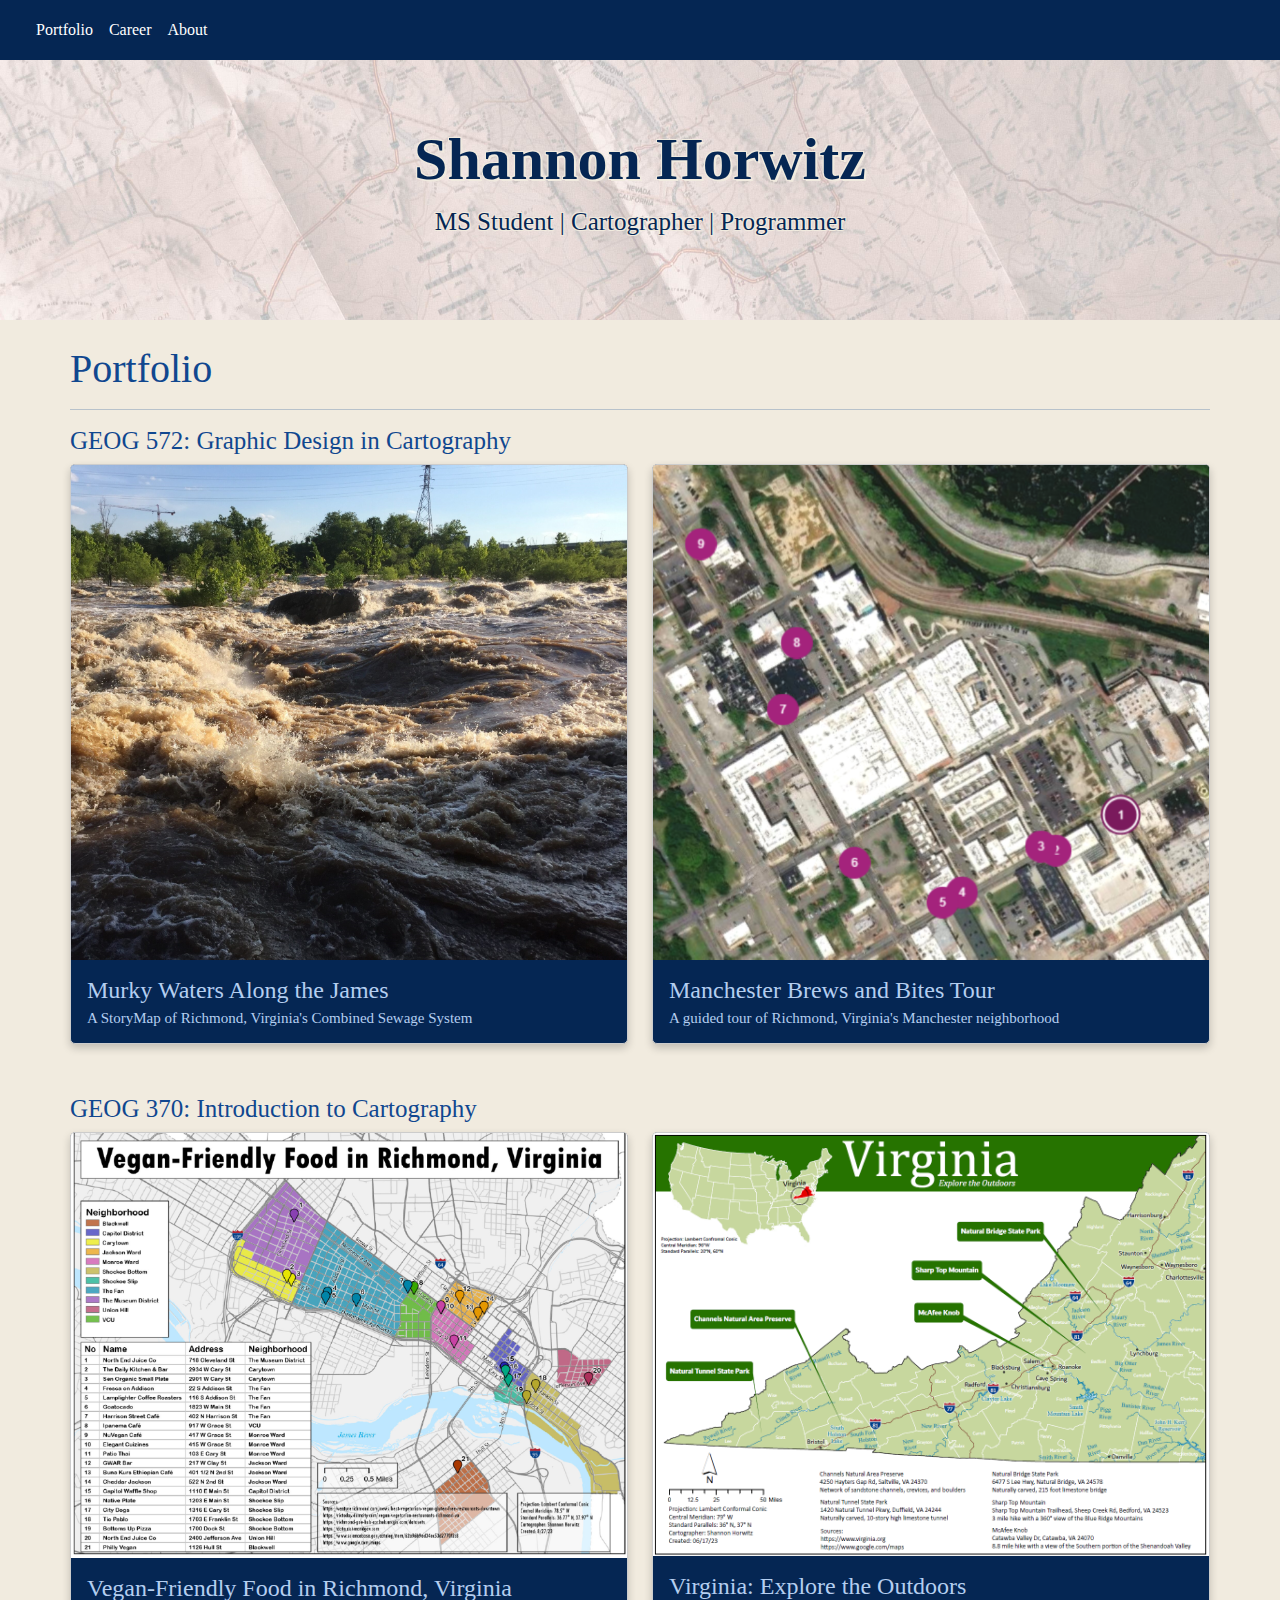
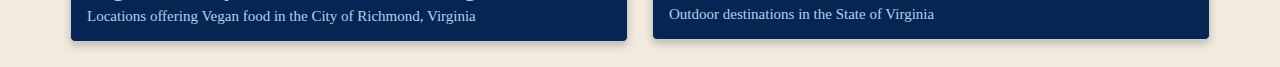
==== index.html @ 755a1197 "Initial commit" ====
<!DOCTYPE html>
<html lang="en">

<head>
    <meta charset="utf-8">
    <meta name="viewport" content="width=device-width, initial-scale=1">
    <meta name="keywords" content="maps, cartography"/>
	<title>Shannon Horwitz Portfolio</title>

    <!--put your Bootstrap stylesheet links below this comment and above style.css-->
    <link rel="stylesheet" href="css/bootstrap.min.css">
    <link rel="stylesheet" href="css/style.css">
</head>

<body>
    <!-- Create the navbar -->
    <nav class="navbar navbar-expand-lg navbar-default">
        <!-- Container inside the navbar header to span the page -->
        <div class="container-fluid">
            <!-- Creates the navbar header -->
            <a class="navbar-brand" href="index.html"></a>
            <!-- This complex script is just for a hamburger button, which will appear on smaller screens -->
            <button class="navbar-toggler" type="button" data-bs-toggle="collapse" data-bs-target="#navbarNav" aria-controls="navbarNav" aria-expanded="false" aria-label="Toggle navigation">
                <svg width="1em" height="1em" viewBox="0 0 16 16" class="bi bi-list" xmlns="http://www.w3.org/2000/svg">
                    <path fill-rule="evenodd" d="M2.5 11.5A.5.5 0 0 1 3 11h10a.5.5 0 0 1 0 1H3a.5.5 0 0 1-.5-.5zm0-4A.5.5 0 0 1 3 7h10a.5.5 0 0 1 0 1H3a.5.5 0 0 1-.5-.5zm0-4A.5.5 0 0 1 3 3h10a.5.5 0 0 1 0 1H3a.5.5 0 0 1-.5-.5z" /></svg>
                <span class="menu"> Menu</span>
            </button>
            <!-- Links to include in navbar -->
            <div class="collapse navbar-collapse" id="navbarNav">
                <!-- Unordered list for links on navbar -->
                <ul class="navbar-nav">
                    <li class="nav-item">
                        <a class="nav-link active" aria-current="page" href="index.html">Portfolio</a>
                    </li>
                    <li class="nav-item">
                        <a class="nav-link" href="career.html">Career</a>
                    </li>
                    <li class="nav-item">
                        <a class="nav-link" href="about.html">About</a>
                    </li>
                </ul>
            </div> <!-- end .navbar-collapse -->
        </div> <!-- end .container-fluid -->
    </nav> <!-- end navigation bar -->  
	
	<div class="jumbotron">
		<div class="container">
            <h1>Shannon Horwitz</h1>
            <p>MS Student | Cartographer | Programmer</p>
        </div>
    </div>
	
    <div class="container">
        <h2>Portfolio</h2>
        <hr>
        <h3>GEOG 572: Graphic Design in Cartography</h3>
        <div class="row">
            <div class="col-md-6">
                <div class="card">
                    <a href="murky.html">
                        <img class="card-img-top" src="assets/17_muddy-james-scaled.png">
                        <!-- <div class="card-img-overlay">
                            <h5 class="card-text">Example</h5>
                        </div> -->
					</a>
                    <div class="card-body">
                        <h4 class="card-title">Murky Waters Along the James</h4>
                        <h5 class="card-subtitle">A StoryMap of Richmond, Virginia's Combined Sewage System</h5>
                        <!-- <a href="murky.html" class="btn btn-outline-dark btn-sm">Explore</a> -->
                    </div>
                </div>
            </div>
            <div class="col-md-6">
                <div class="card">
                    <a href="manchester.html">
                        <img class="card-img-top" src="assets/Manchester.png"></a>
                    <div class="card-body">
                        <h4 class="card-title">Manchester Brews and Bites Tour</h4>
                        <h5 class="card-subtitle">A guided tour of Richmond, Virginia's Manchester neighborhood</h5>
                        <!-- <a href="manchester.html" class="btn btn-outline-dark btn-sm">Explore</a> -->
                    </div>
                </div>
            </div>
        </div>
    </div>

    <div class="container">
        <h3>GEOG 370: Introduction to Cartography</h3>
        <div class="row">
            <div class="col-md-6">
                <div class="card">
                    <a href="assets/Vegan_Friendly_Food.pdf" target="_blank">
                        <img class="card-img-top" src="assets/Vegan.png">
					</a>
                    <div class="card-body">
                        <h4 class="card-title">Vegan-Friendly Food in Richmond, Virginia</h4>
                        <h5 class="card-subtitle">Locations offering Vegan food in the City of Richmond, Virginia</h5>
                        <!-- <a href="assets/Vegan_Friendly_Food.pdf" class="btn btn-outline-dark btn-sm" target="_blank">Explore</a> -->
                    </div>
                </div>
            </div>
            <div class="col-md-6">
                <div class="card">
                    <a href="assets/Virginia_Explore_the_Outdoors.pdf" target="_blank">
                        <img class="card-img-top" src="assets/Virginia.png"></a>
                    <div class="card-body">
                        <h4 class="card-title">Virginia: Explore the Outdoors</h4>
                        <h5 class="card-subtitle">Outdoor destinations in the State of Virginia</h5>
                        <!-- <a href="assets/Virginia_Explore_the_Outdoors.pdf" class="btn btn-outline-dark btn-sm" target="_blank">Explore</a> -->
                    </div>
                </div>
            </div>
        </div>
    </div>

    <!--put your external script links here-->
    <script type="text/javascript" src="lib/jquery-3.5.1.min.js"></script>
    <script type="text/javascript" src="lib/bootstrap.min.js"></script>
</body>

</html>
---- css/style.css ----
/***** NAVBAR *****/

.navbar {
    background-color: #052653;
    border-radius: 0;
}

/* Navbar title */
.navbar-default .navbar-brand {
    color: #b4cef0;
    font-size: px;
    font-weight: bold;
}

/* Navbar hover effects */
.navbar-default .navbar-brand:hover,
.navbar-default .navbar-brand:focus,
.navbar-default .navbar-nav > li > a:hover,
.navbar-default .navbar-nav > li > a:focus {
    color: #2280eb;
    text-decoration: none;
}

/* Navbar links */
.navbar-default .navbar-nav > li > a {
    color: #fff;
    font-size: 16px;
    padding: 10px;
    text-align: right;
}

/* Navbar collapsed styles */
.navbar-toggler {
    color: #052653;
    border-color: #fff;
    background-color: #b4cef0;
    border-radius: 4px;
    border: 1px solid;
    fill: #fff;
    font-size: 16px;
    position: relative;
    margin-right: 10px;
}

.navbar-toggler:hover,
.navbar-toggler:focus {
    background-color: #2280eb;
    color: #f1ebdf;
    fill: #052653;
    border-color: #fff;

}

/*** JUMBOTRON ***/

.jumbotron {
    background-image: url("../assets/pexels-filippo-peisino-2678301.jpg");
    background-repeat: no-repeat;
    background-size: cover;
    text-align: center;
    color: #052653;
    padding: 3%;
    border-radius: 0px;
}

.jumbotron h1 {
    font-size: 80px;
    font-weight: bold;
    text-shadow: 2px 2px 0px   #f1ebdf, -1px -1px 0px   #f1ebdf, 1px -1px 0px   #f1ebdf, -1px 1px 0px   #f1ebdf;
}

.img-responsive{
    width:100%;
}

/*** CARD ***/

.card {
    background-color: #052653;
    border-color: #cccccc;
    border-width: 1px;
    border-radius: 5px;
    box-shadow: 0 4px 8px 0 rgba(0,0,0,0.2);
    width: 100%;
    font-size: x-small;
    color:#b4cef0
}

.card:hover {
    border-color: #2280eb;
    border-width: 2px;
}



/* .btn-outline-dark {color:#052653; background-color: #b4cef0;}
.btn-outline-dark:hover{background-color: #2280eb;} */

/*** Basic Text Styles ***/

/* #about-world {
    max-width: 100%;
} */

.resume h3 {
    font-weight: bold;
}


hr {
    border-color: #f1ebdf;
    border-width: 2px;
}

p {
    font-size: 25px;
    font-style: bold;
    /* text-shadow: 1px 2px 20px #f1ebdf; */
    text-shadow: 1px 1px 0px   #f1ebdf, -1px -1px 0px   #f1ebdf, 1px -1px 0px   #f1ebdf, -1px 1px 0px   #f1ebdf;

}



a {
    color: #2280eb;
}

a:hover {
    /* color: #b4cef0; */
    color: #2280eb;
}

.container{
    padding:25px 0
    
}

.container h1{font-style: bold; font-size: 60px}
.container h2{font-style: bold; font-size: 40px}
.container h3{font-size: 25px}
.container h5{font-size: 15px}
.container li{font-size: 16px;}

body {
    font-family: 'Georgia';
    font-size: 20px;
    background-color: #f1ebdf;
    color: #10478f;
}
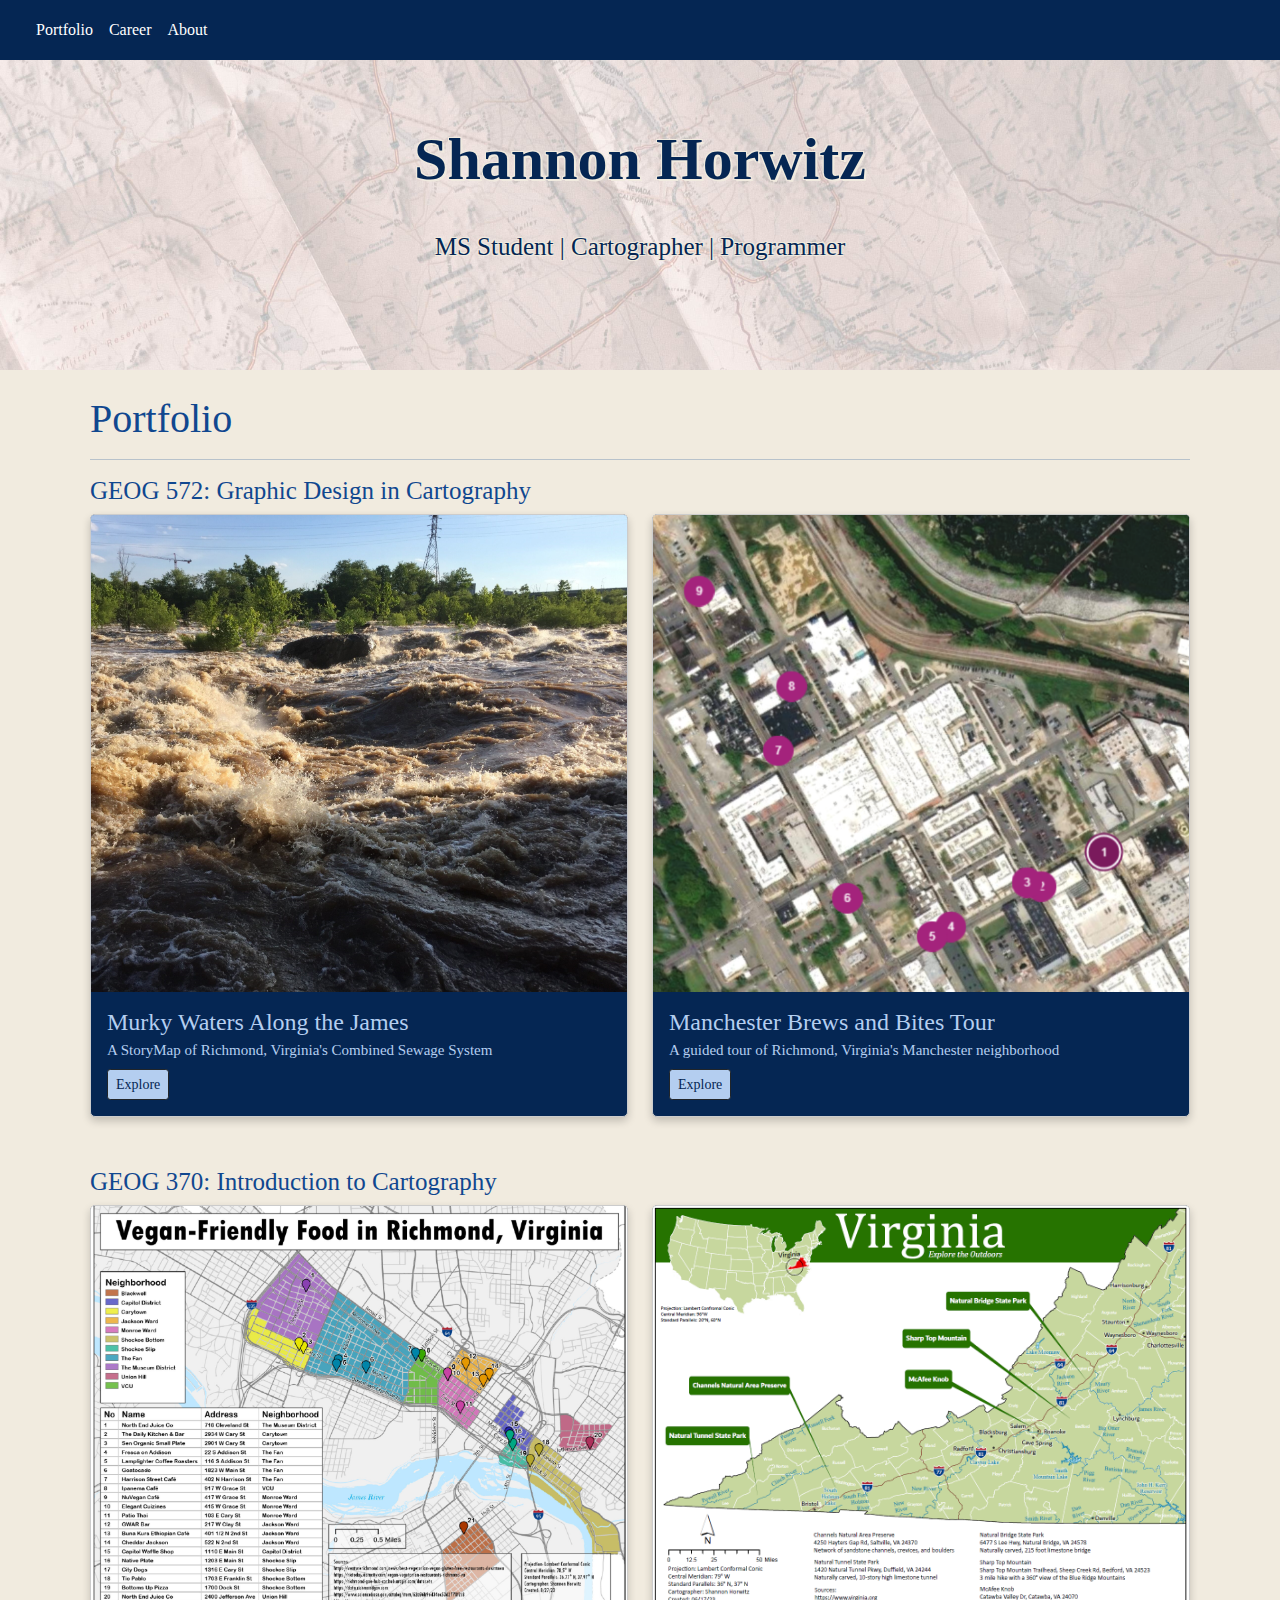
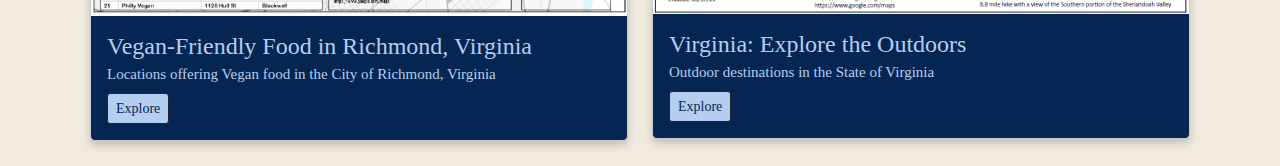
==== commit 73307140: "Button" ====
--- a/index.html
+++ b/index.html
@@ -59,14 +59,11 @@
                 <div class="card">
                     <a href="murky.html">
                         <img class="card-img-top" src="assets/17_muddy-james-scaled.png">
-                        <!-- <div class="card-img-overlay">
-                            <h5 class="card-text">Example</h5>
-                        </div> -->
 					</a>
                     <div class="card-body">
                         <h4 class="card-title">Murky Waters Along the James</h4>
                         <h5 class="card-subtitle">A StoryMap of Richmond, Virginia's Combined Sewage System</h5>
-                        <!-- <a href="murky.html" class="btn btn-outline-dark btn-sm">Explore</a> -->
+                        <a href="murky.html" class="btn btn-outline-dark btn-sm">Explore</a>
                     </div>
                 </div>
             </div>
@@ -77,7 +74,7 @@
                     <div class="card-body">
                         <h4 class="card-title">Manchester Brews and Bites Tour</h4>
                         <h5 class="card-subtitle">A guided tour of Richmond, Virginia's Manchester neighborhood</h5>
-                        <!-- <a href="manchester.html" class="btn btn-outline-dark btn-sm">Explore</a> -->
+                        <a href="manchester.html" class="btn btn-outline-dark btn-sm">Explore</a>
                     </div>
                 </div>
             </div>
@@ -95,7 +92,7 @@
                     <div class="card-body">
                         <h4 class="card-title">Vegan-Friendly Food in Richmond, Virginia</h4>
                         <h5 class="card-subtitle">Locations offering Vegan food in the City of Richmond, Virginia</h5>
-                        <!-- <a href="assets/Vegan_Friendly_Food.pdf" class="btn btn-outline-dark btn-sm" target="_blank">Explore</a> -->
+                        <a href="assets/Vegan_Friendly_Food.pdf" class="btn btn-outline-dark btn-sm" target="_blank">Explore</a>
                     </div>
                 </div>
             </div>
@@ -106,7 +103,7 @@
                     <div class="card-body">
                         <h4 class="card-title">Virginia: Explore the Outdoors</h4>
                         <h5 class="card-subtitle">Outdoor destinations in the State of Virginia</h5>
-                        <!-- <a href="assets/Virginia_Explore_the_Outdoors.pdf" class="btn btn-outline-dark btn-sm" target="_blank">Explore</a> -->
+                        <a href="assets/Virginia_Explore_the_Outdoors.pdf" class="btn btn-outline-dark btn-sm" target="_blank">Explore</a>
                     </div>
                 </div>
             </div>
--- a/css/style.css
+++ b/css/style.css
@@ -93,8 +93,8 @@
 
 
 
-/* .btn-outline-dark {color:#052653; background-color: #b4cef0;}
-.btn-outline-dark:hover{background-color: #2280eb;} */
+.btn-outline-dark {color:#052653; margin-top:10px;background-color: #b4cef0;}
+.btn-outline-dark:hover{background-color: #2280eb;}
 
 /*** Basic Text Styles ***/
 
@@ -115,6 +115,7 @@
 p {
     font-size: 25px;
     font-style: bold;
+    padding: 25px;
     /* text-shadow: 1px 2px 20px #f1ebdf; */
     text-shadow: 1px 1px 0px   #f1ebdf, -1px -1px 0px   #f1ebdf, 1px -1px 0px   #f1ebdf, -1px 1px 0px   #f1ebdf;
 
@@ -132,7 +133,7 @@
 }
 
 .container{
-    padding:25px 0
+    padding:25px 20px
     
 }
 
